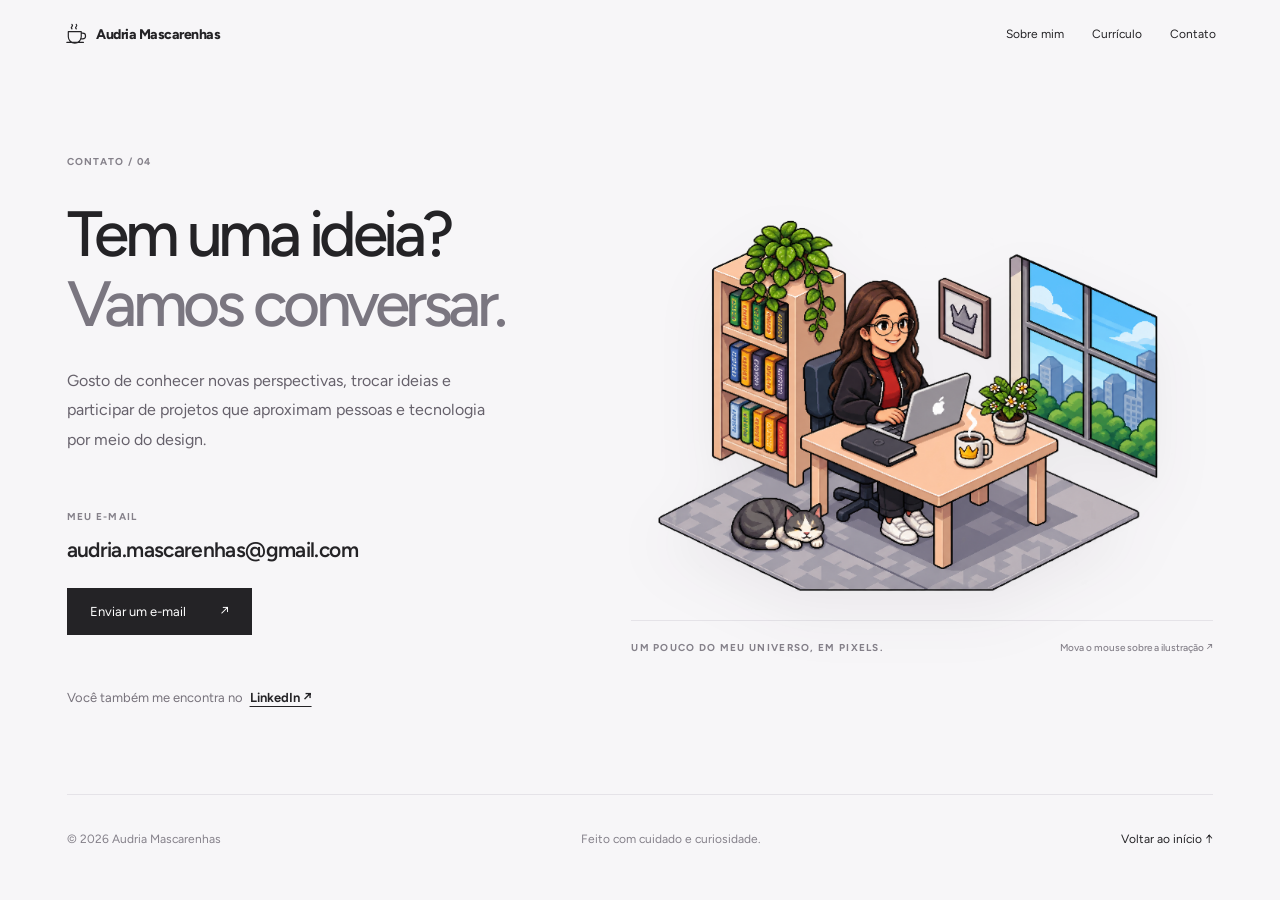
==== contato.html @ 8655deed "Adiciona portfolio UX/UI com cases e filtros de projetos" ====
<!doctype html>
<html lang="pt-BR"><head><meta charset="utf-8"><meta name="viewport" content="width=device-width,initial-scale=1"><meta name="description" content="Entre em contato com Audria Mascarenhas, UX/UI Designer."><title>Contato — Audria Mascarenhas</title><link rel="stylesheet" href="assets/css/global.css"><link rel="stylesheet" href="assets/css/contato.css"></head>
<body><header class="site-header"><a aria-label="Audria Mascarenhas — página inicial" class="brand" href="index.html"><svg aria-hidden="true" fill="none" stroke="currentColor" stroke-linecap="round" stroke-linejoin="round" stroke-width="1.65" viewbox="0 0 32 32"><path d="M6 12h18v7a9 9 0 0 1-18 0zM24 14h2a4 4 0 0 1 0 8h-3M4 27h23M11 8c-3-3 3-3 0-6M17 8c-3-3 3-3 0-6"></path></svg>Audria Mascarenhas</a><nav aria-label="Navegação principal"><a href="sobre.html">Sobre mim</a><a href="curriculo.html">Currículo</a><a href="contato.html" aria-current="page">Contato</a></nav></header><div class="site-shell">
<main class="contact-layout"><section class="contact-copy"><span class="eyebrow">CONTATO / 04</span><h1>Tem uma ideia?<br><span>Vamos conversar.</span></h1><p class="lead">Gosto de conhecer novas perspectivas, trocar ideias e participar de projetos que aproximam pessoas e tecnologia por meio do design.</p><div class="contact-details"><span class="detail-label">MEU E-MAIL</span><a class="email" href="contato.html">audria.mascarenhas@gmail.com</a><a class="primary-link" href="contato.html">Enviar um e-mail <span aria-hidden="true">↗</span></a></div><div class="social"><span>Você também me encontra no</span><a href="https://www.linkedin.com/in/audria-mascarenhas" target="_blank" rel="noopener noreferrer">LinkedIn ↗</a></div></section>
<section class="art-area" aria-label="Ilustração em pixel art de Audria trabalhando ao lado de sua gatinha"><div class="art-stage" id="artStage"><div class="art-frame" id="artFrame"><img src="assets/images/cena-pixel-audria.png" alt="Cena isométrica em pixel art: Audria trabalha no notebook enquanto sua gatinha cinza e branca descansa ao lado da mesa." draggable="false"></div></div><div class="art-caption"><span>UM POUCO DO MEU UNIVERSO, EM PIXELS.</span><span class="motion-hint">Mova o mouse sobre a ilustração ↗</span></div></section></main><footer class="site-footer"><span>© 2026 Audria Mascarenhas</span><span>Feito com cuidado e curiosidade.</span><a href="index.html">Voltar ao início ↑</a></footer></div><script src="assets/js/contato.js" defer></script></body></html>
---- assets/css/global.css ----
@import url('https://fonts.googleapis.com/css2?family=Figtree:wght@300..900&display=swap');
/* Identidade visual compartilhada: altere aqui para refletir em todas as páginas. */
:root { --portfolio-bg:#f7f6f8; --portfolio-ink:#242326; --portfolio-muted:#78767d; --portfolio-line:#e5e3e8; }
html { scroll-behavior:smooth; }
body { font-family:'Figtree',Arial,Helvetica,sans-serif !important; }
a:focus-visible, button:focus-visible { outline:2px solid currentColor; outline-offset:4px; }
.project-link { display:block; color:inherit; text-decoration:none; }
.project-link:hover h2 { text-decoration:underline; text-underline-offset:3px; }

/* Cabeçalho oficial: mesmas medidas e comportamento da Home. */
.site-header {
  box-sizing: border-box;
  height: 68px;
  display: flex;
  justify-content: space-between;
  align-items: center;
  padding: 0 clamp(22px, 5vw, 80px);
  color: var(--portfolio-ink);
  font-family: 'Figtree', Arial, Helvetica, sans-serif;
  font-size: 14px;
  font-weight: 400;
  line-height: normal;
  -webkit-font-smoothing: auto;
}
.site-header a { color: inherit; text-decoration: none; }
.site-header .brand {
  display: flex;
  align-items: center;
  gap: 9px;
  font-weight: 750;
  letter-spacing: -.035em;
}
.site-header .brand svg { width: 23px; height: 23px; flex: none; }
.site-header nav { display: flex; gap: 28px; font-size: 12px; }
.site-header nav a:hover { text-decoration: underline; }
@media (max-width: 540px) {
  .site-header {
    height: auto;
    min-height: 70px;
    align-items: flex-start;
    padding-top: 20px;
    gap: 15px;
    flex-direction: column;
  }
  .site-header nav { gap: 22px; }
}
---- assets/css/contato.css ----
*{box-sizing:border-box}body{margin:0;background:#f7f6f8;color:#242326;font-family:'Figtree',sans-serif}.site-shell{max-width:1460px;margin:0 auto;padding:0 5.2%}.contact-layout{display:grid;grid-template-columns:minmax(0,.92fr) minmax(0,1.08fr);align-items:center;gap:6%;min-height:calc(100vh - 174px);padding:58px 0 65px}.eyebrow,.detail-label,.art-caption{font-size:10px;letter-spacing:.13em;font-weight:700;color:#85818a}.contact-copy h1{font-weight:500;font-size:clamp(44px,5vw,79px);letter-spacing:-.07em;line-height:1.09;margin:30px 0 27px}.contact-copy h1 span{color:#7a7680}.lead{max-width:430px;color:#66616b;font-size:16px;line-height:1.85;margin:0}.contact-details{margin-top:55px;display:flex;align-items:flex-start;flex-direction:column;gap:14px}.email{font-size:clamp(15px,1.8vw,21px);letter-spacing:-.03em;font-weight:600;color:#242326;text-decoration:none;overflow-wrap:anywhere}.email:hover{text-decoration:underline}.primary-link{display:inline-flex;gap:34px;align-items:center;background:#242326;color:#fff;text-decoration:none;padding:16px 23px;font-size:13px;margin-top:12px;transition:transform .2s,background .2s}.primary-link:hover{background:#48454b;transform:translateY(-2px)}.social{display:flex;gap:7px;flex-wrap:wrap;font-size:13px;color:#77727b;margin-top:55px}.social a{color:#242326;text-underline-offset:4px;font-weight:650}.art-area{min-width:0}.art-stage{perspective:1000px;display:grid;place-items:center;min-height:420px;cursor:crosshair;overflow:visible}.art-frame{width:100%;transform-style:preserve-3d;will-change:transform;transition:transform .3s ease-out;filter:drop-shadow(0 24px 28px rgba(50,40,50,.06))}.art-frame img{display:block;width:100%;height:auto;mix-blend-mode:multiply;user-select:none}.art-caption{display:flex;justify-content:space-between;gap:20px;line-height:1.7;border-top:1px solid #e5e3e8;padding-top:18px}.motion-hint{font-weight:500;letter-spacing:0;text-transform:none}.site-footer{border-top:1px solid #e5e3e8;min-height:88px;display:flex;align-items:center;justify-content:space-between;gap:15px;color:#85818a;font-size:12px}.site-footer a{color:#242326;text-decoration:none}@media(max-width:960px){.contact-layout{grid-template-columns:1fr;gap:35px;min-height:auto;padding:75px 0 55px}.contact-copy h1{font-size:clamp(48px,9vw,75px)}.contact-details{margin-top:35px}.social{margin-top:30px}.art-stage{min-height:0;max-width:650px;margin:auto}.art-caption{margin-top:20px}}@media(max-width:580px){.site-shell{padding:0 22px}.contact-layout{padding:55px 0 45px}.contact-copy h1{font-size:46px}.lead{font-size:15px}.art-caption{font-size:9px}.motion-hint{display:none}.site-footer{flex-wrap:wrap;padding:25px 0}}@media(prefers-reduced-motion:reduce){.art-frame,.primary-link{transition:none!important}}
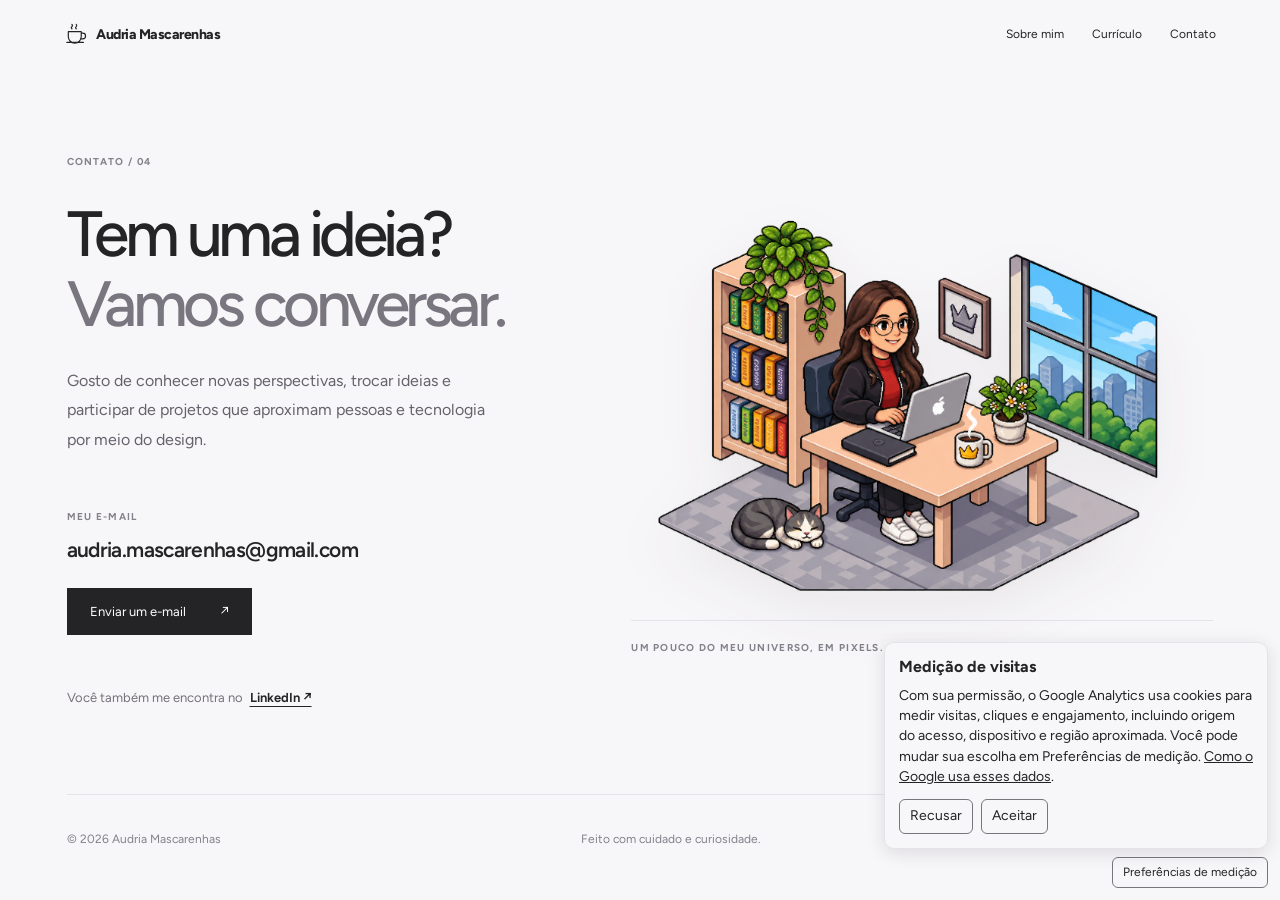
==== commit 68b788fa: "Add consent-based GA4 analytics" ====
--- a/contato.html
+++ b/contato.html
@@ -1,5 +1,7 @@
 <!doctype html>
-<html lang="pt-BR"><head><meta charset="utf-8"><meta name="viewport" content="width=device-width,initial-scale=1"><meta name="description" content="Entre em contato com Audria Mascarenhas, UX/UI Designer."><title>Contato — Audria Mascarenhas</title><link rel="stylesheet" href="assets/css/global.css"><link rel="stylesheet" href="assets/css/contato.css"></head>
+<html lang="pt-BR"><head><meta charset="utf-8"><meta name="viewport" content="width=device-width,initial-scale=1"><meta name="description" content="Entre em contato com Audria Mascarenhas, UX/UI Designer."><title>Contato — Audria Mascarenhas</title><link rel="stylesheet" href="assets/css/global.css"><link rel="stylesheet" href="assets/css/contato.css">
+  <link rel="icon" type="image/svg+xml" href="assets/images/favicon.svg">
+<link rel="stylesheet" href="assets/css/analytics-consent.css"><script defer src="assets/js/analytics.js"></script></head>
 <body><header class="site-header"><a aria-label="Audria Mascarenhas — página inicial" class="brand" href="index.html"><svg aria-hidden="true" fill="none" stroke="currentColor" stroke-linecap="round" stroke-linejoin="round" stroke-width="1.65" viewbox="0 0 32 32"><path d="M6 12h18v7a9 9 0 0 1-18 0zM24 14h2a4 4 0 0 1 0 8h-3M4 27h23M11 8c-3-3 3-3 0-6M17 8c-3-3 3-3 0-6"></path></svg>Audria Mascarenhas</a><nav aria-label="Navegação principal"><a href="sobre.html">Sobre mim</a><a href="curriculo.html">Currículo</a><a href="contato.html" aria-current="page">Contato</a></nav></header><div class="site-shell">
 <main class="contact-layout"><section class="contact-copy"><span class="eyebrow">CONTATO / 04</span><h1>Tem uma ideia?<br><span>Vamos conversar.</span></h1><p class="lead">Gosto de conhecer novas perspectivas, trocar ideias e participar de projetos que aproximam pessoas e tecnologia por meio do design.</p><div class="contact-details"><span class="detail-label">MEU E-MAIL</span><a class="email" href="contato.html">audria.mascarenhas@gmail.com</a><a class="primary-link" href="contato.html">Enviar um e-mail <span aria-hidden="true">↗</span></a></div><div class="social"><span>Você também me encontra no</span><a href="https://www.linkedin.com/in/audria-mascarenhas" target="_blank" rel="noopener noreferrer">LinkedIn ↗</a></div></section>
 <section class="art-area" aria-label="Ilustração em pixel art de Audria trabalhando ao lado de sua gatinha"><div class="art-stage" id="artStage"><div class="art-frame" id="artFrame"><img src="assets/images/cena-pixel-audria.png" alt="Cena isométrica em pixel art: Audria trabalha no notebook enquanto sua gatinha cinza e branca descansa ao lado da mesa." draggable="false"></div></div><div class="art-caption"><span>UM POUCO DO MEU UNIVERSO, EM PIXELS.</span><span class="motion-hint">Mova o mouse sobre a ilustração ↗</span></div></section></main><footer class="site-footer"><span>© 2026 Audria Mascarenhas</span><span>Feito com cuidado e curiosidade.</span><a href="index.html">Voltar ao início ↑</a></footer></div><script src="assets/js/contato.js" defer></script></body></html>
--- a/assets/css/analytics-consent.css
+++ b/assets/css/analytics-consent.css
@@ -0,0 +1,45 @@
+.analytics-consent {
+  position: fixed;
+  z-index: 1000;
+  pointer-events: none;
+  inset-inline-end: 12px;
+  inset-block-end: calc(12px + env(safe-area-inset-bottom, 0px));
+  width: min(24rem, calc(100% - 24px));
+  display: grid;
+  justify-items: end;
+  gap: 8px;
+  color: var(--portfolio-ink, #242326);
+  font: 400 14px/1.45 Figtree, Arial, sans-serif;
+}
+
+.analytics-consent > * { pointer-events: auto; }
+
+.analytics-consent > section {
+  grid-row: 1;
+  box-sizing: border-box;
+  max-height: 65vh;
+  overflow: auto;
+  padding: 14px;
+  background: var(--portfolio-bg, #f7f6f8);
+  border: 1px solid var(--portfolio-line, #e5e3e8);
+  border-radius: 10px;
+  box-shadow: 0 4px 18px #24232620;
+}
+
+.analytics-consent > section[hidden] { display: none; }
+.analytics-consent h2 { margin: 0; font: 700 16px/1.3 Figtree, Arial, sans-serif; }
+.analytics-consent p { margin: 8px 0 12px; }
+.analytics-consent a { color: inherit; text-decoration: underline; }
+.analytics-consent__actions { display: flex; flex-wrap: wrap; gap: 8px; }
+
+.analytics-consent button {
+  background: var(--portfolio-bg, #f7f6f8);
+  border: 1px solid #78767d;
+  border-radius: 6px;
+  color: inherit;
+  cursor: pointer;
+  font: inherit;
+  padding: 6px 10px;
+}
+
+.analytics-consent .analytics-consent__settings { font-size: 12px; }
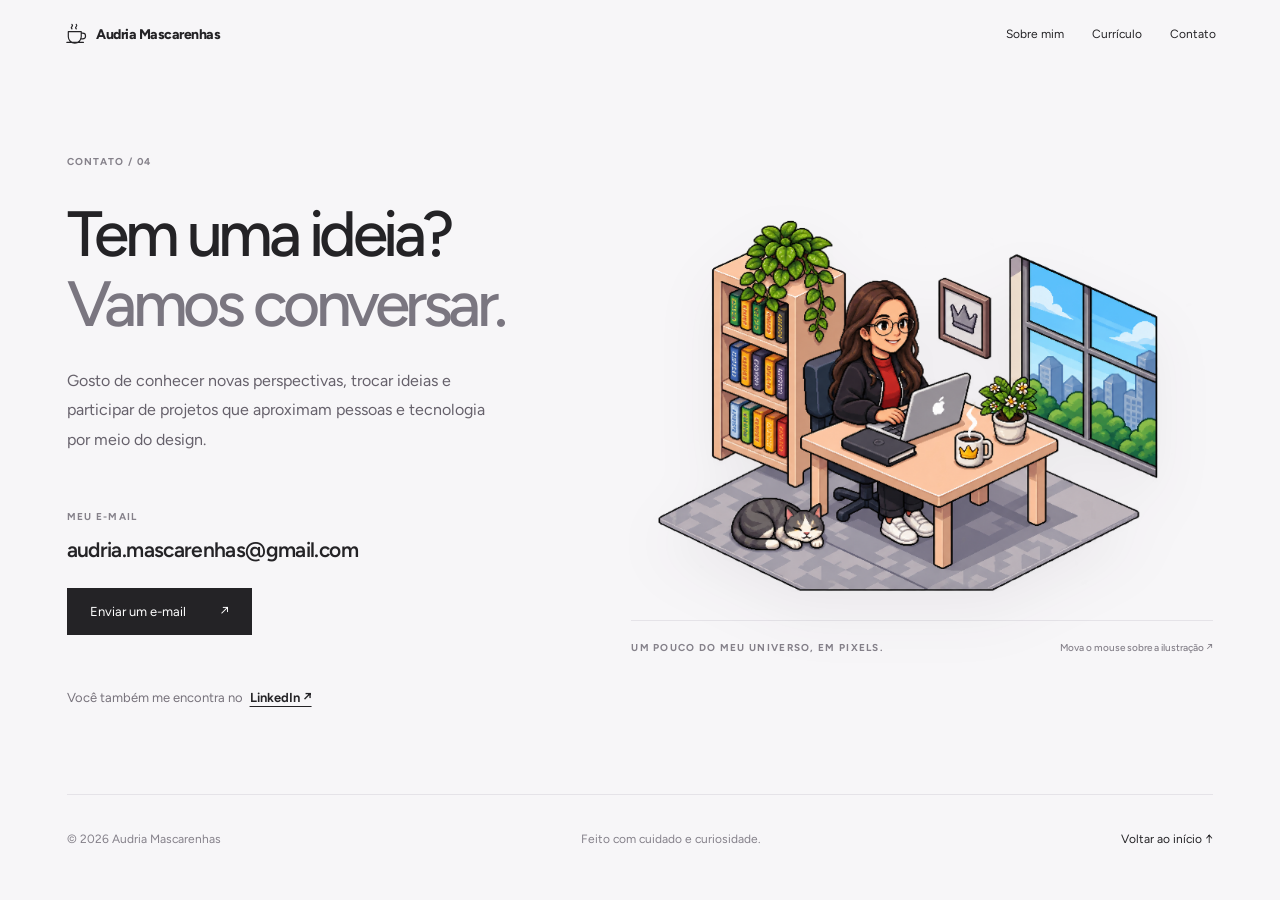
==== commit ab5cc9f7: "Revert "Add consent-based GA4 analytics" This reverts commit 68b788fa9d57d205d3fff65624390a675c55140" ====
--- a/contato.html
+++ b/contato.html
@@ -1,7 +1,7 @@
 <!doctype html>
 <html lang="pt-BR"><head><meta charset="utf-8"><meta name="viewport" content="width=device-width,initial-scale=1"><meta name="description" content="Entre em contato com Audria Mascarenhas, UX/UI Designer."><title>Contato — Audria Mascarenhas</title><link rel="stylesheet" href="assets/css/global.css"><link rel="stylesheet" href="assets/css/contato.css">
   <link rel="icon" type="image/svg+xml" href="assets/images/favicon.svg">
-<link rel="stylesheet" href="assets/css/analytics-consent.css"><script defer src="assets/js/analytics.js"></script></head>
+</head>
 <body><header class="site-header"><a aria-label="Audria Mascarenhas — página inicial" class="brand" href="index.html"><svg aria-hidden="true" fill="none" stroke="currentColor" stroke-linecap="round" stroke-linejoin="round" stroke-width="1.65" viewbox="0 0 32 32"><path d="M6 12h18v7a9 9 0 0 1-18 0zM24 14h2a4 4 0 0 1 0 8h-3M4 27h23M11 8c-3-3 3-3 0-6M17 8c-3-3 3-3 0-6"></path></svg>Audria Mascarenhas</a><nav aria-label="Navegação principal"><a href="sobre.html">Sobre mim</a><a href="curriculo.html">Currículo</a><a href="contato.html" aria-current="page">Contato</a></nav></header><div class="site-shell">
 <main class="contact-layout"><section class="contact-copy"><span class="eyebrow">CONTATO / 04</span><h1>Tem uma ideia?<br><span>Vamos conversar.</span></h1><p class="lead">Gosto de conhecer novas perspectivas, trocar ideias e participar de projetos que aproximam pessoas e tecnologia por meio do design.</p><div class="contact-details"><span class="detail-label">MEU E-MAIL</span><a class="email" href="contato.html">audria.mascarenhas@gmail.com</a><a class="primary-link" href="contato.html">Enviar um e-mail <span aria-hidden="true">↗</span></a></div><div class="social"><span>Você também me encontra no</span><a href="https://www.linkedin.com/in/audria-mascarenhas" target="_blank" rel="noopener noreferrer">LinkedIn ↗</a></div></section>
 <section class="art-area" aria-label="Ilustração em pixel art de Audria trabalhando ao lado de sua gatinha"><div class="art-stage" id="artStage"><div class="art-frame" id="artFrame"><img src="assets/images/cena-pixel-audria.png" alt="Cena isométrica em pixel art: Audria trabalha no notebook enquanto sua gatinha cinza e branca descansa ao lado da mesa." draggable="false"></div></div><div class="art-caption"><span>UM POUCO DO MEU UNIVERSO, EM PIXELS.</span><span class="motion-hint">Mova o mouse sobre a ilustração ↗</span></div></section></main><footer class="site-footer"><span>© 2026 Audria Mascarenhas</span><span>Feito com cuidado e curiosidade.</span><a href="index.html">Voltar ao início ↑</a></footer></div><script src="assets/js/contato.js" defer></script></body></html>
